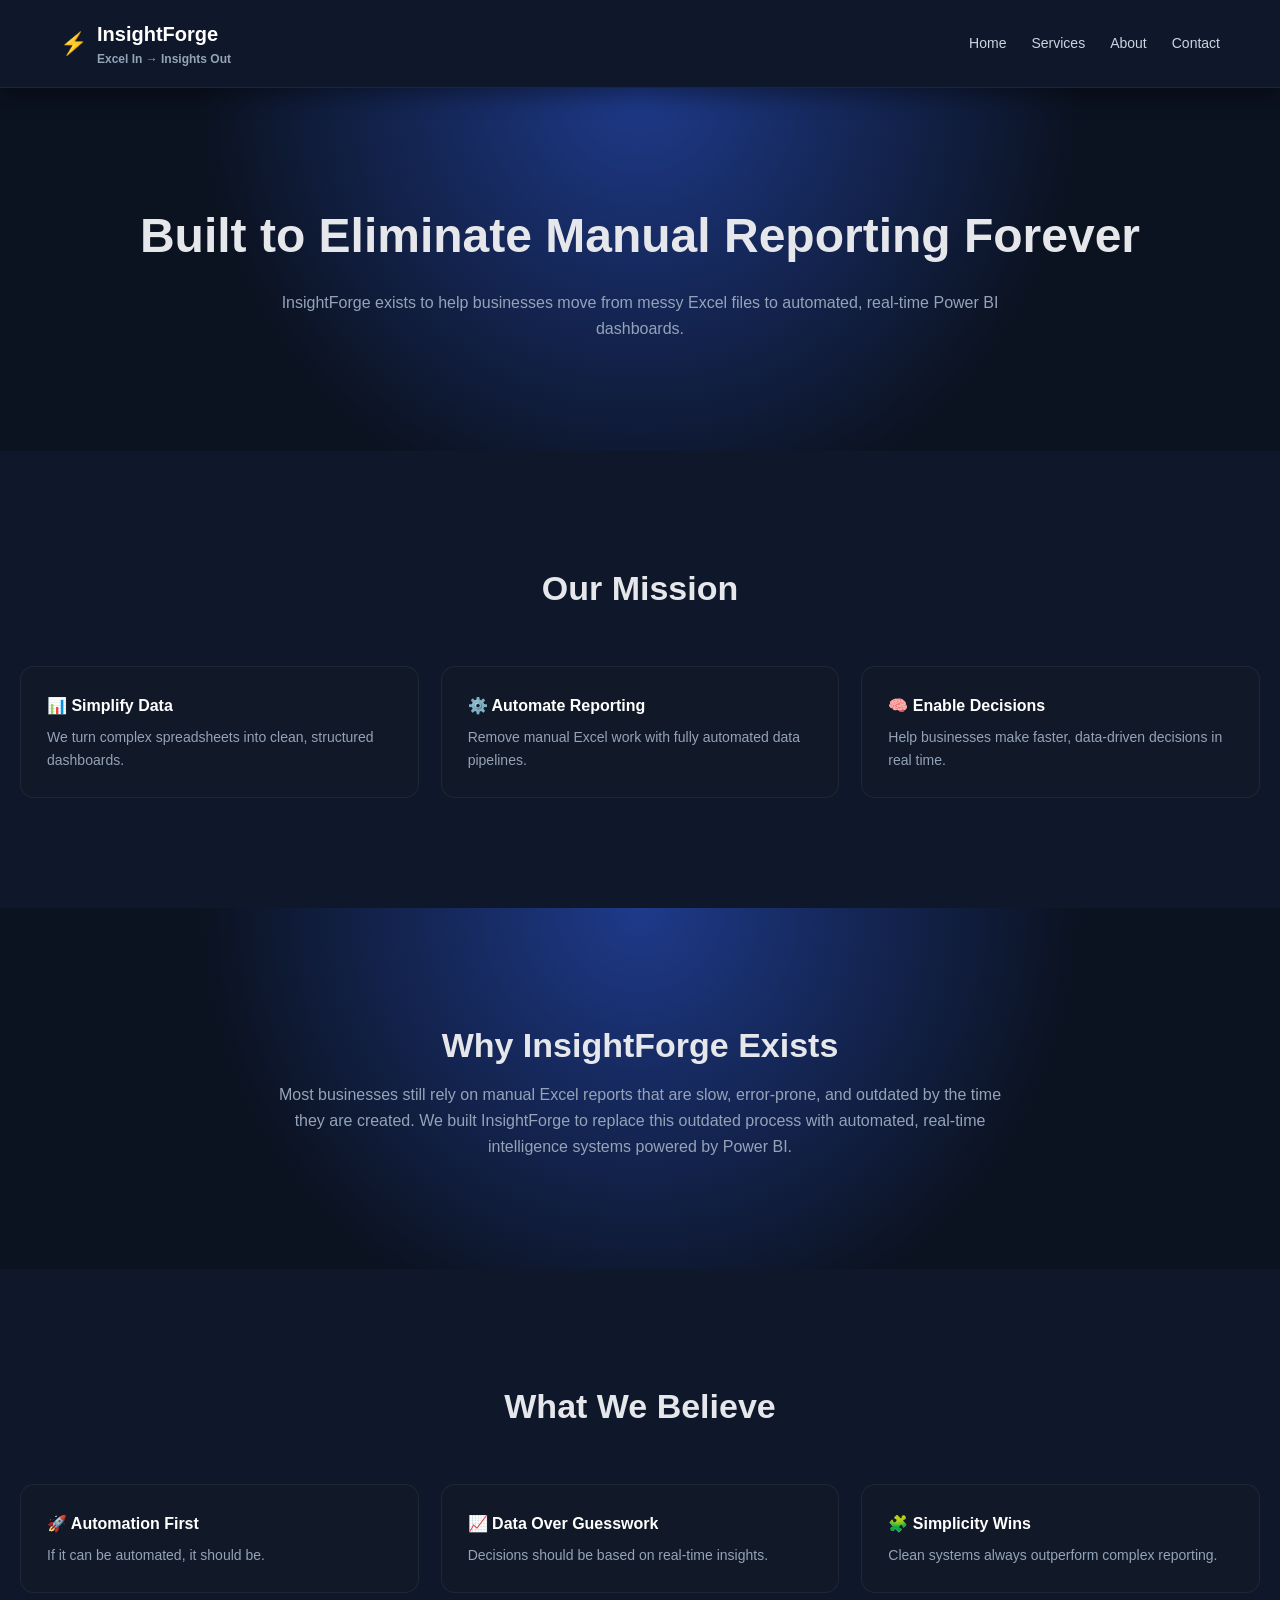
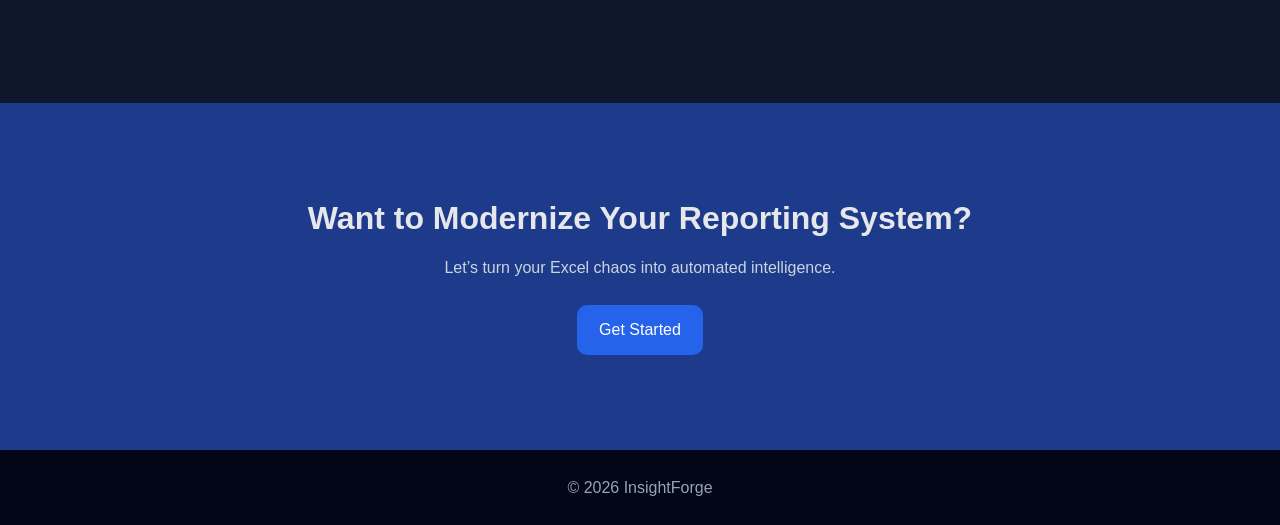
==== About.html @ 3111b503 "Add files via upload" ====
<!DOCTYPE html>
<html>
<head>
  <title>About | InsightForge</title>
  <meta name="viewport" content="width=device-width, initial-scale=1.0">
  <meta name="description" content="Learn about InsightForge and our mission to simplify business reporting with Excel to Power BI automation.">
  <link rel="stylesheet" href="style.css">
</head>

<body>

<header class="navbar">

  <div class="logo">
  <span class="logo-icon">⚡</span>
  <div>
    <div class="logo-text">InsightForge</div>
    <div style="font-size:12px;color:#94a3b8;">
      Excel In → Insights Out
    </div>
  </div>
</div>

  <nav class="nav-links">
    <a href="index.html">Home</a>
    <a href="services.html">Services</a>
    <a href="about.html">About</a>
    <a href="contact.html">Contact</a>
  </nav>

</header>

<!-- HERO -->
<section class="section">
  <h1>Built to Eliminate Manual Reporting Forever</h1>
  <p class="subtext">
    InsightForge exists to help businesses move from messy Excel files to automated, real-time Power BI dashboards.
  </p>
</section>

<!-- MISSION -->
<section class="section dark">

  <h2>Our Mission</h2>

  <div class="grid">
    <div class="card">
      <h3>📊 Simplify Data</h3>
      <p>We turn complex spreadsheets into clean, structured dashboards.</p>
    </div>

    <div class="card">
      <h3>⚙️ Automate Reporting</h3>
      <p>Remove manual Excel work with fully automated data pipelines.</p>
    </div>

    <div class="card">
      <h3>🧠 Enable Decisions</h3>
      <p>Help businesses make faster, data-driven decisions in real time.</p>
    </div>
  </div>

</section>

<!-- WHY WE EXIST -->
<section class="section">

  <h2>Why InsightForge Exists</h2>

  <p style="max-width:750px;margin:auto;color:#94a3b8;">
    Most businesses still rely on manual Excel reports that are slow, error-prone, and outdated by the time they are created.
    We built InsightForge to replace this outdated process with automated, real-time intelligence systems powered by Power BI.
  </p>

</section>

<!-- VALUES -->
<section class="section dark">

  <h2>What We Believe</h2>

  <div class="grid">

    <div class="card">
      <h3>🚀 Automation First</h3>
      <p>If it can be automated, it should be.</p>
    </div>

    <div class="card">
      <h3>📈 Data Over Guesswork</h3>
      <p>Decisions should be based on real-time insights.</p>
    </div>

    <div class="card">
      <h3>🧩 Simplicity Wins</h3>
      <p>Clean systems always outperform complex reporting.</p>
    </div>

  </div>

</section>

<!-- CTA -->
<section class="cta">
  <h2>Want to Modernize Your Reporting System?</h2>
  <p class="subtext">Let’s turn your Excel chaos into automated intelligence.</p>
  <a href="contact.html" class="btn primary">Get Started</a>
</section>

<footer>
  © 2026 InsightForge
</footer>

</body>
</html>
---- style.css ----
/* ================= BASE RESET ================= */
* {
  margin: 0;
  padding: 0;
  box-sizing: border-box;
  font-family: "Segoe UI", sans-serif;
}

html {
  scroll-behavior: smooth;
}

body {
  background: #0b1220;
  color: #e5e7eb;
  line-height: 1.6;
}

/* ================= NAVBAR ================= */
.navbar {
  position: sticky;
  top: 0;
  z-index: 1000;

  display: flex;
  justify-content: space-between;
  align-items: center;

  padding: 18px 60px;

  /* SOLID background (no transparency) */
  background: #0f172a;

  /* remove glass effect */
  backdrop-filter: none;

  border-bottom: 1px solid rgba(255,255,255,0.06);

  box-shadow: 0 8px 20px rgba(0, 0, 0, 0.35);
}


.logo {
  display: flex;
  align-items: center;
  gap: 10px;
  font-size: 20px;
  font-weight: bold;
}

.logo-icon {
  color: #2563eb;
  font-size: 22px;
}

.logo-text {
  color: white;
}

.nav-links {
  display: flex;
  gap: 25px;
}

.nav-links a {
  text-decoration: none;
  color: #cbd5e1;
  font-size: 14px;
  position: relative;
  transition: 0.3s;
}

.nav-links a:hover {
  color: white;
}

.nav-links a::after {
  content: "";
  position: absolute;
  left: 0;
  bottom: -5px;
  height: 2px;
  width: 0%;
  background: #2563eb;
  transition: 0.3s;
}

.nav-links a:hover::after {
  width: 100%;
}

/* ================= HERO ================= */
.hero {
  text-align: center;
  padding: 150px 20px;
  background: radial-gradient(circle at top, #1e3a8a, transparent 60%);
}

.hero h1 {
  font-size: 56px;
  font-weight: 800;
  line-height: 1.2;
}

.hero p {
  max-width: 750px;
  margin: 20px auto;
  color: #94a3b8;
  font-size: 16px;
}

/* ================= SECTIONS ================= */
.section {
  padding: 110px 20px;
  text-align: center;
  background: radial-gradient(circle at top, #1e3a8a, transparent 60%);
}

.section h1 {
  font-size: 48px;
  font-weight: 800;
  margin-bottom: 15px;
}

.section h2 {
  font-size: 34px;
  font-weight: 700;
  margin-bottom: 10px;
}

.section p {
  max-width: 750px;
  margin: 0 auto;
  color: #94a3b8;
  font-size: 16px;
}

.dark {
  background: #0f172a;
}

/* ================= GRID ================= */
.grid {
  display: grid;
  grid-template-columns: repeat(auto-fit, minmax(240px, 1fr));
  gap: 22px;
  margin-top: 50px;
}

/* ================= CARDS ================= */
.card {
  background: #111827;
  padding: 26px;
  border-radius: 14px;
  border: 1px solid rgba(255,255,255,0.06);
  transition: all 0.25s ease;
  text-align: left;
}

.card:hover {
  transform: translateY(-7px);
  border-color: #2563eb;
  box-shadow: 0 12px 35px rgba(37,99,235,0.15);
}

.card h2 {
  font-size: 18px;
  color: white;
  margin-bottom: 10px;
}

.card h3 {
  font-size: 16px;
  color: white;
  margin-bottom: 8px;
}

.card p {
  font-size: 14px;
  color: #94a3b8;
}

/* ================= BUTTONS ================= */
.btn {
  display: inline-block;
  padding: 12px 22px;
  border-radius: 10px;
  text-decoration: none;
  margin: 5px;
  font-weight: 500;
  transition: all 0.3s ease;
}

.primary {
  background: #2563eb;
  color: white;
}

.primary:hover {
  background: #1d4ed8;
  transform: translateY(-2px);
  box-shadow: 0 10px 25px rgba(37,99,235,0.25);
}

.secondary {
  border: 1px solid #2563eb;
  color: #2563eb;
}

.secondary:hover {
  background: #2563eb;
  color: white;
}

/* ================= DASHBOARD ================= */
.dashboard-grid {
  display: grid;
  grid-template-columns: repeat(auto-fit, minmax(260px, 1fr));
  gap: 22px;
  margin-top: 50px;
}

.dashboard-card {
  background: #111827;
  border-radius: 14px;
  overflow: hidden;
  text-decoration: none;
  color: white;
  border: 1px solid rgba(255,255,255,0.06);
  transition: all 0.3s ease;
}

.dashboard-card img {
  width: 100%;
  height: 180px;
  object-fit: cover;
}

.dashboard-card h3 {
  padding: 15px;
}

.dashboard-card:hover {
  transform: scale(1.03);
  border-color: #2563eb;
  box-shadow: 0 12px 30px rgba(37,99,235,0.2);
}

/* ================= CTA ================= */
.cta {
  background: #1e3a8a;
  text-align: center;
  padding: 90px 20px;
}

.cta h2 {
  font-size: 32px;
  font-weight: 700;
  margin-bottom: 10px;
}

.cta p {
  color: #cbd5e1;
  margin-bottom: 20px;
}

/* ================= FOOTER ================= */
footer {
  text-align: center;
  padding: 25px;
  background: #020617;
  color: #94a3b8;
}

/* ================= UTIL ================= */
.subtext {
  color: #94a3b8;
  margin-top: 10px;
}

/* ================= PAGE-SPECIFIC STYLES ================= */

/* SERVICES PAGE */
.services-page .card {
  border: 1px solid rgba(37,99,235,0.15);
}

.services-page .card:hover {
  box-shadow: 0 15px 40px rgba(37,99,235,0.2);
}

/* ABOUT PAGE */
.about-page .card {
  background: linear-gradient(145deg, #0f172a, #111827);
}

.about-page .card:hover {
  border-color: #14b8a6;
}

/* CONTACT PAGE */
.contact-page .card {
  max-width: 600px;
  margin: auto;
}

.contact-page .cta {
  background: linear-gradient(135deg, #1e3a8a, #0f172a);
}
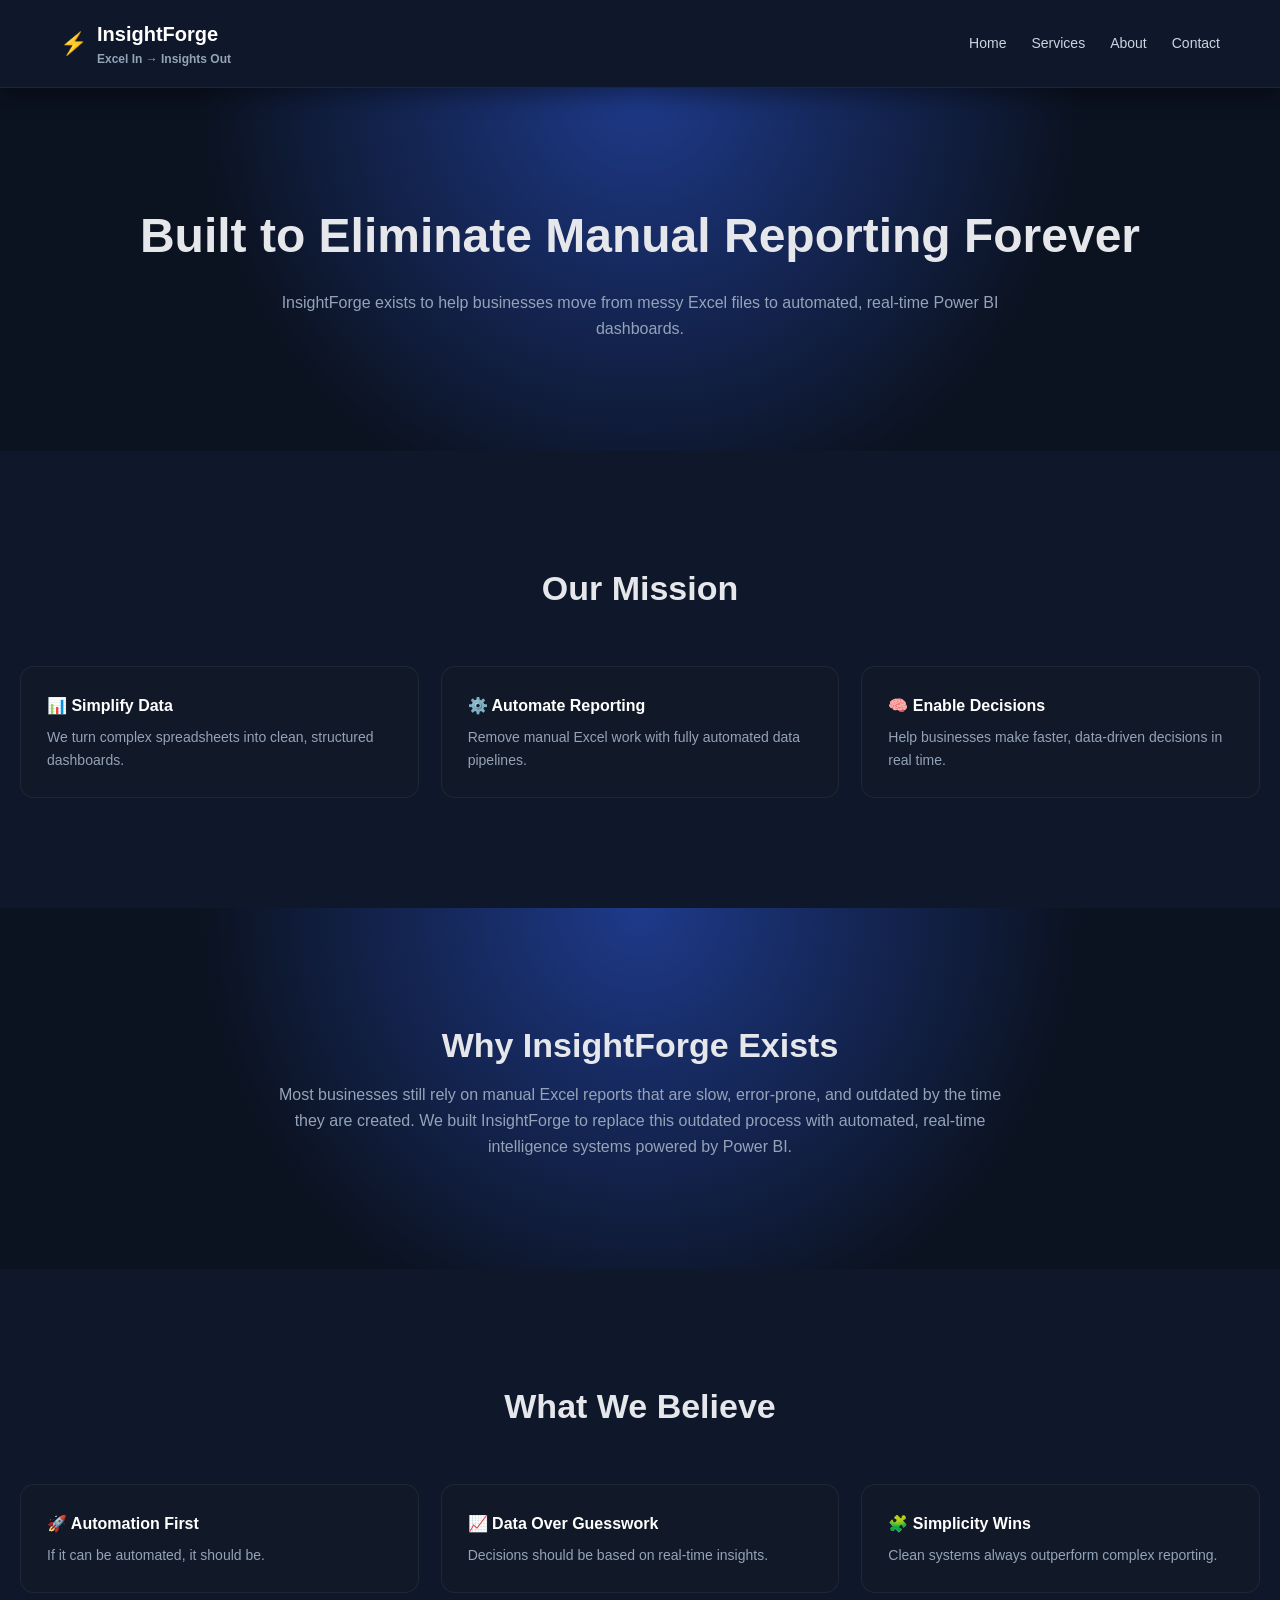
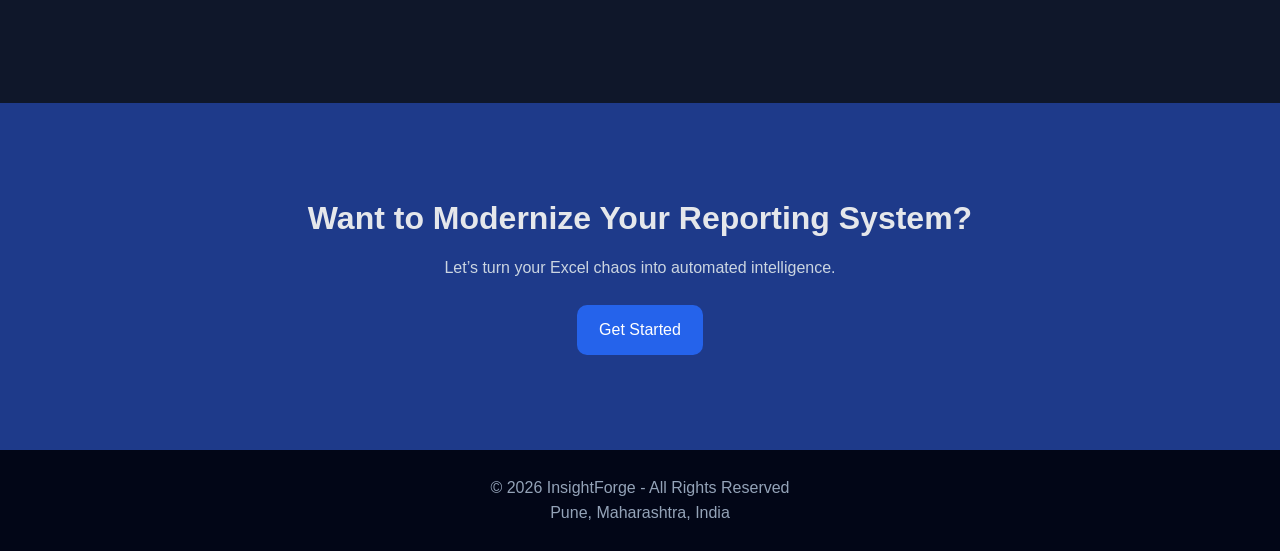
==== commit 0bf59a18: "Add files via upload" ====
--- a/About.html
+++ b/About.html
@@ -107,8 +107,14 @@
   <a href="contact.html" class="btn primary">Get Started</a>
 </section>
 
-<footer>
-  © 2026 InsightForge
+<footer class="footer">
+
+    <div class="footer-left">
+        <p>© 2026 InsightForge - All Rights Reserved</p>
+        <p>Pune, Maharashtra, India</p>
+    </div>
+
+
 </footer>
 
 </body>
